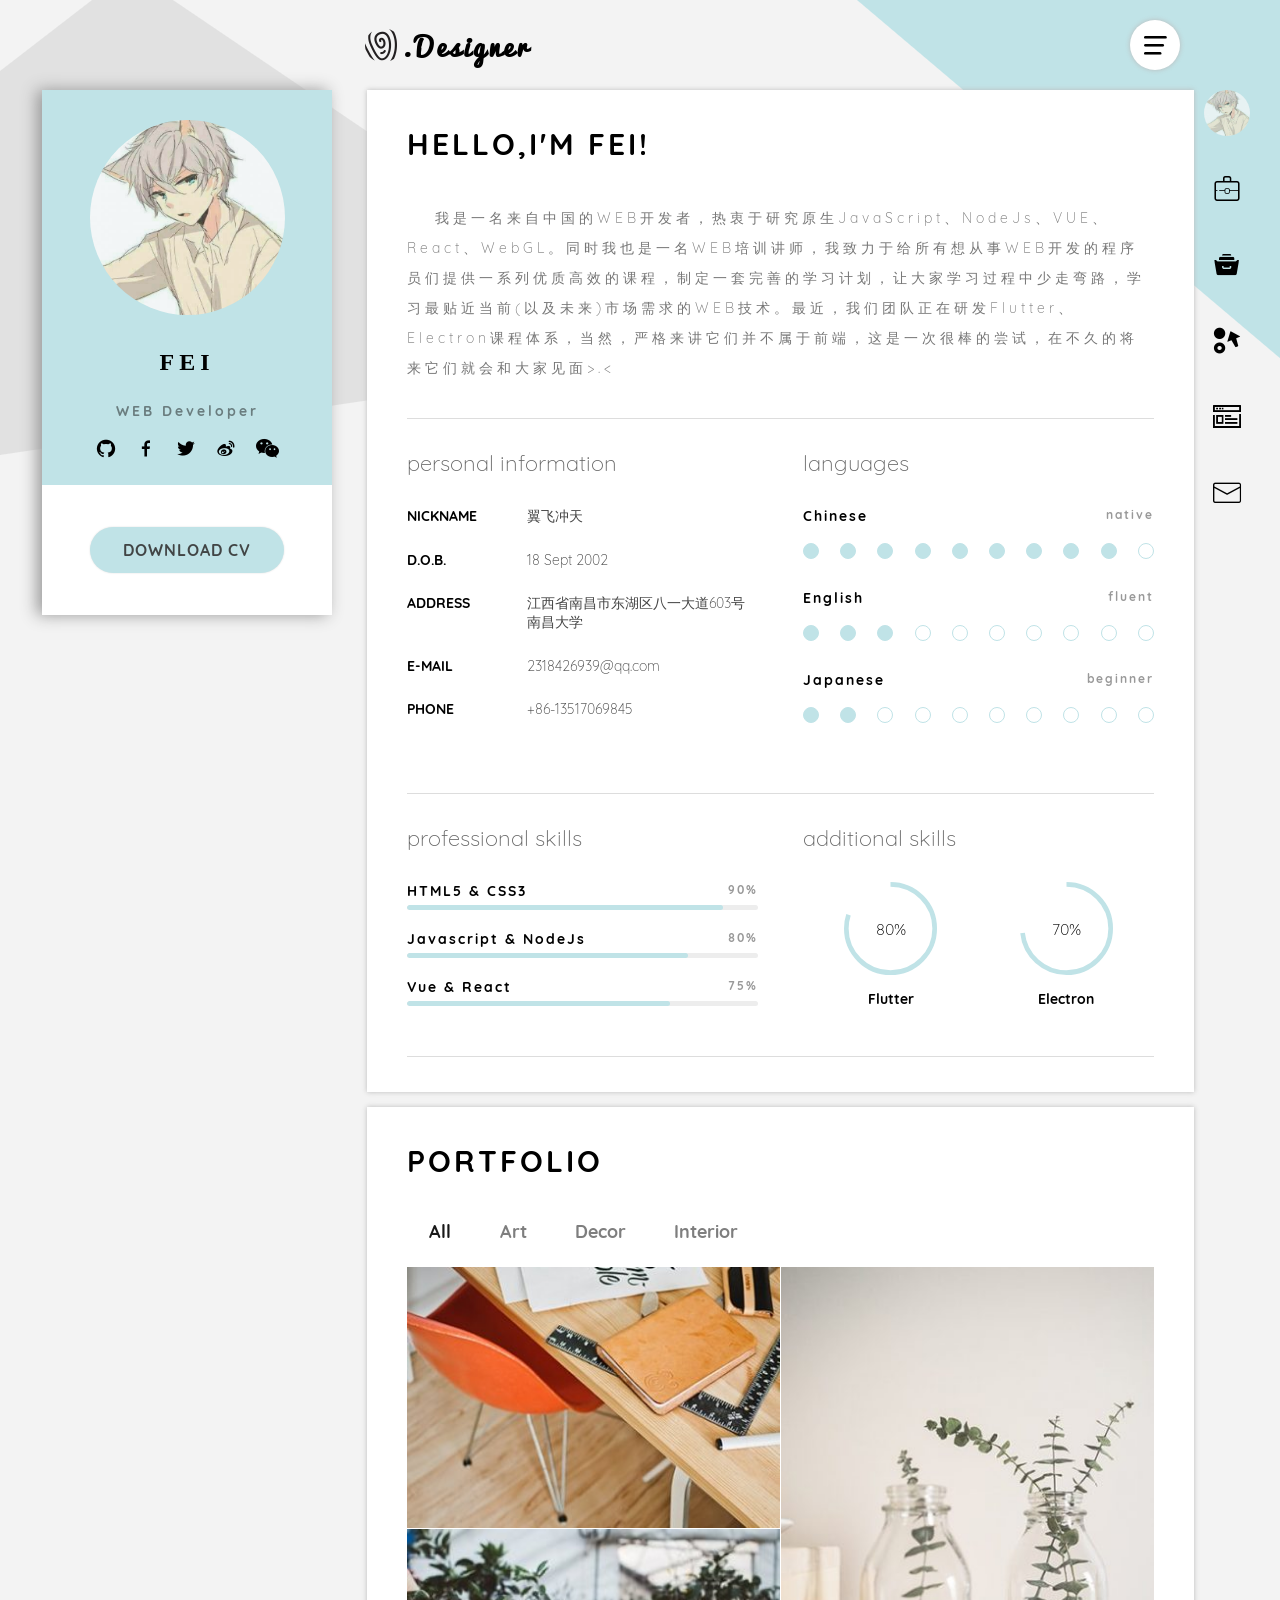
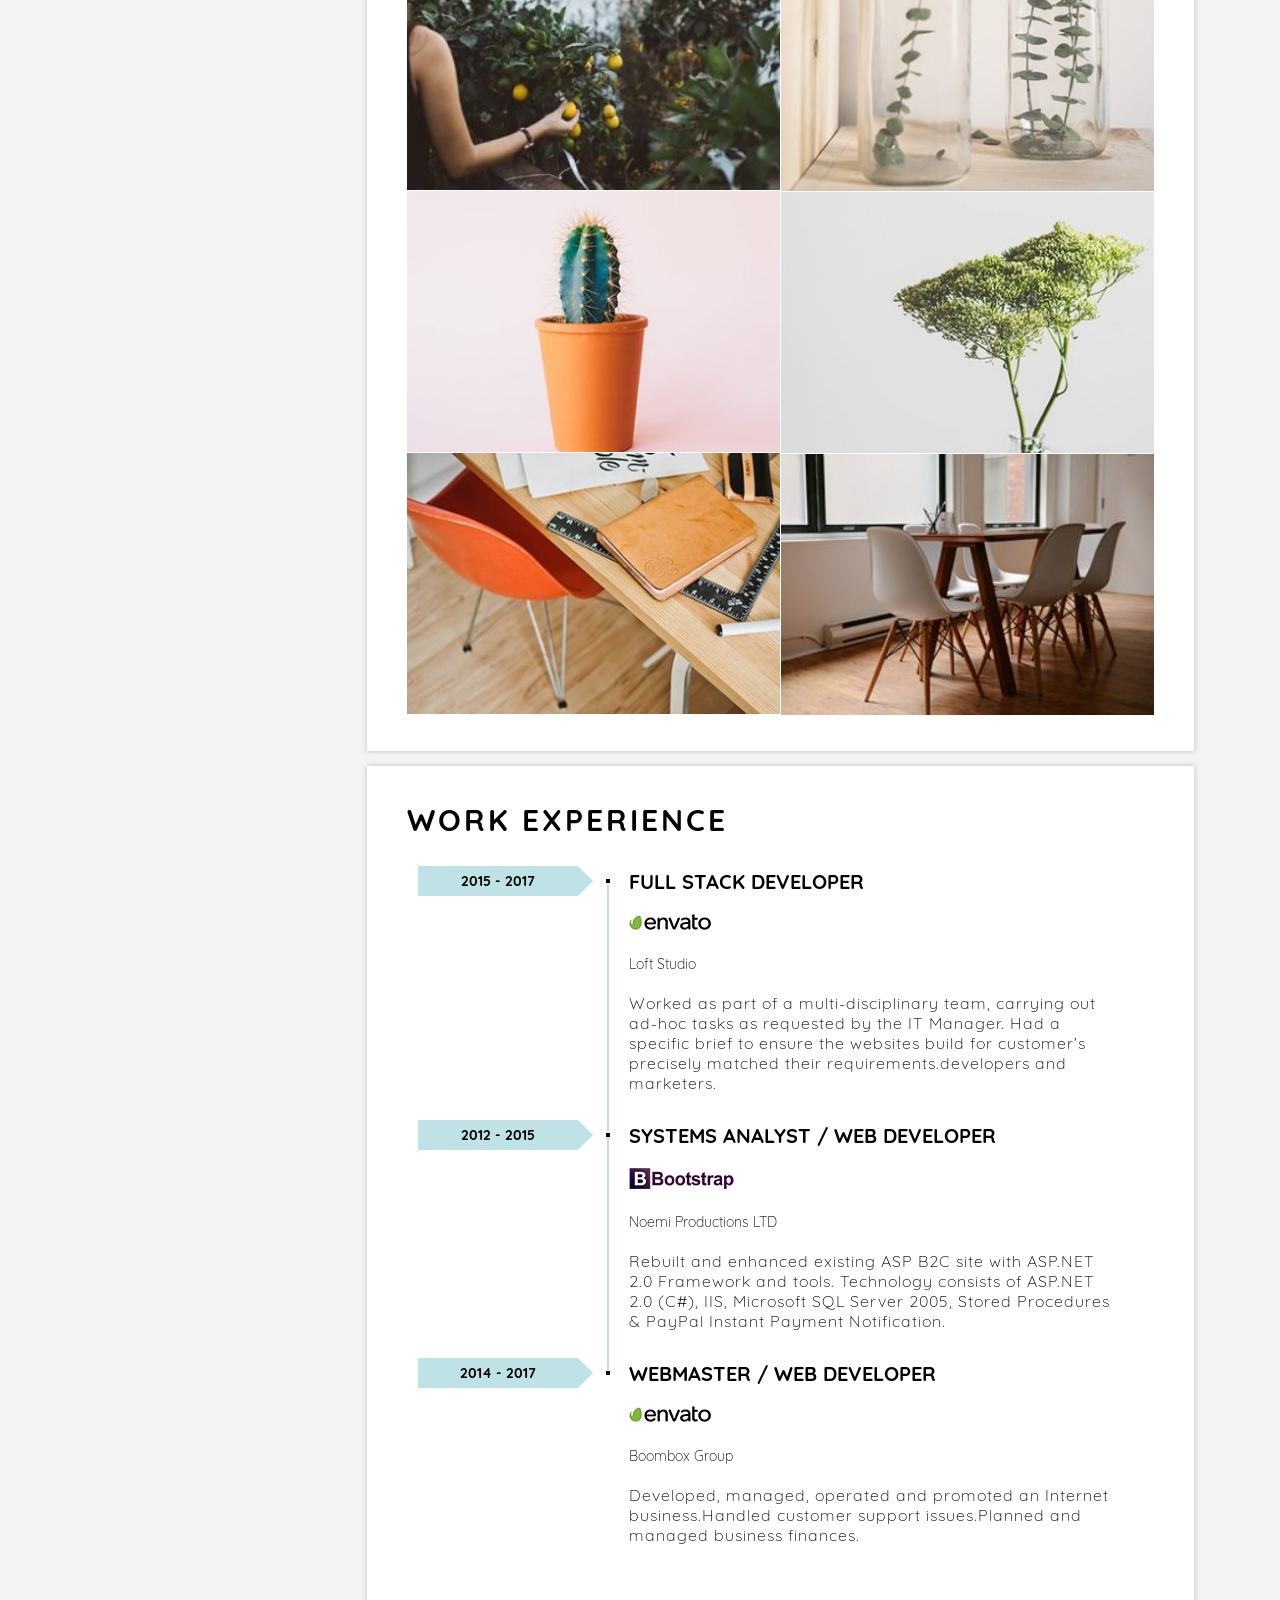
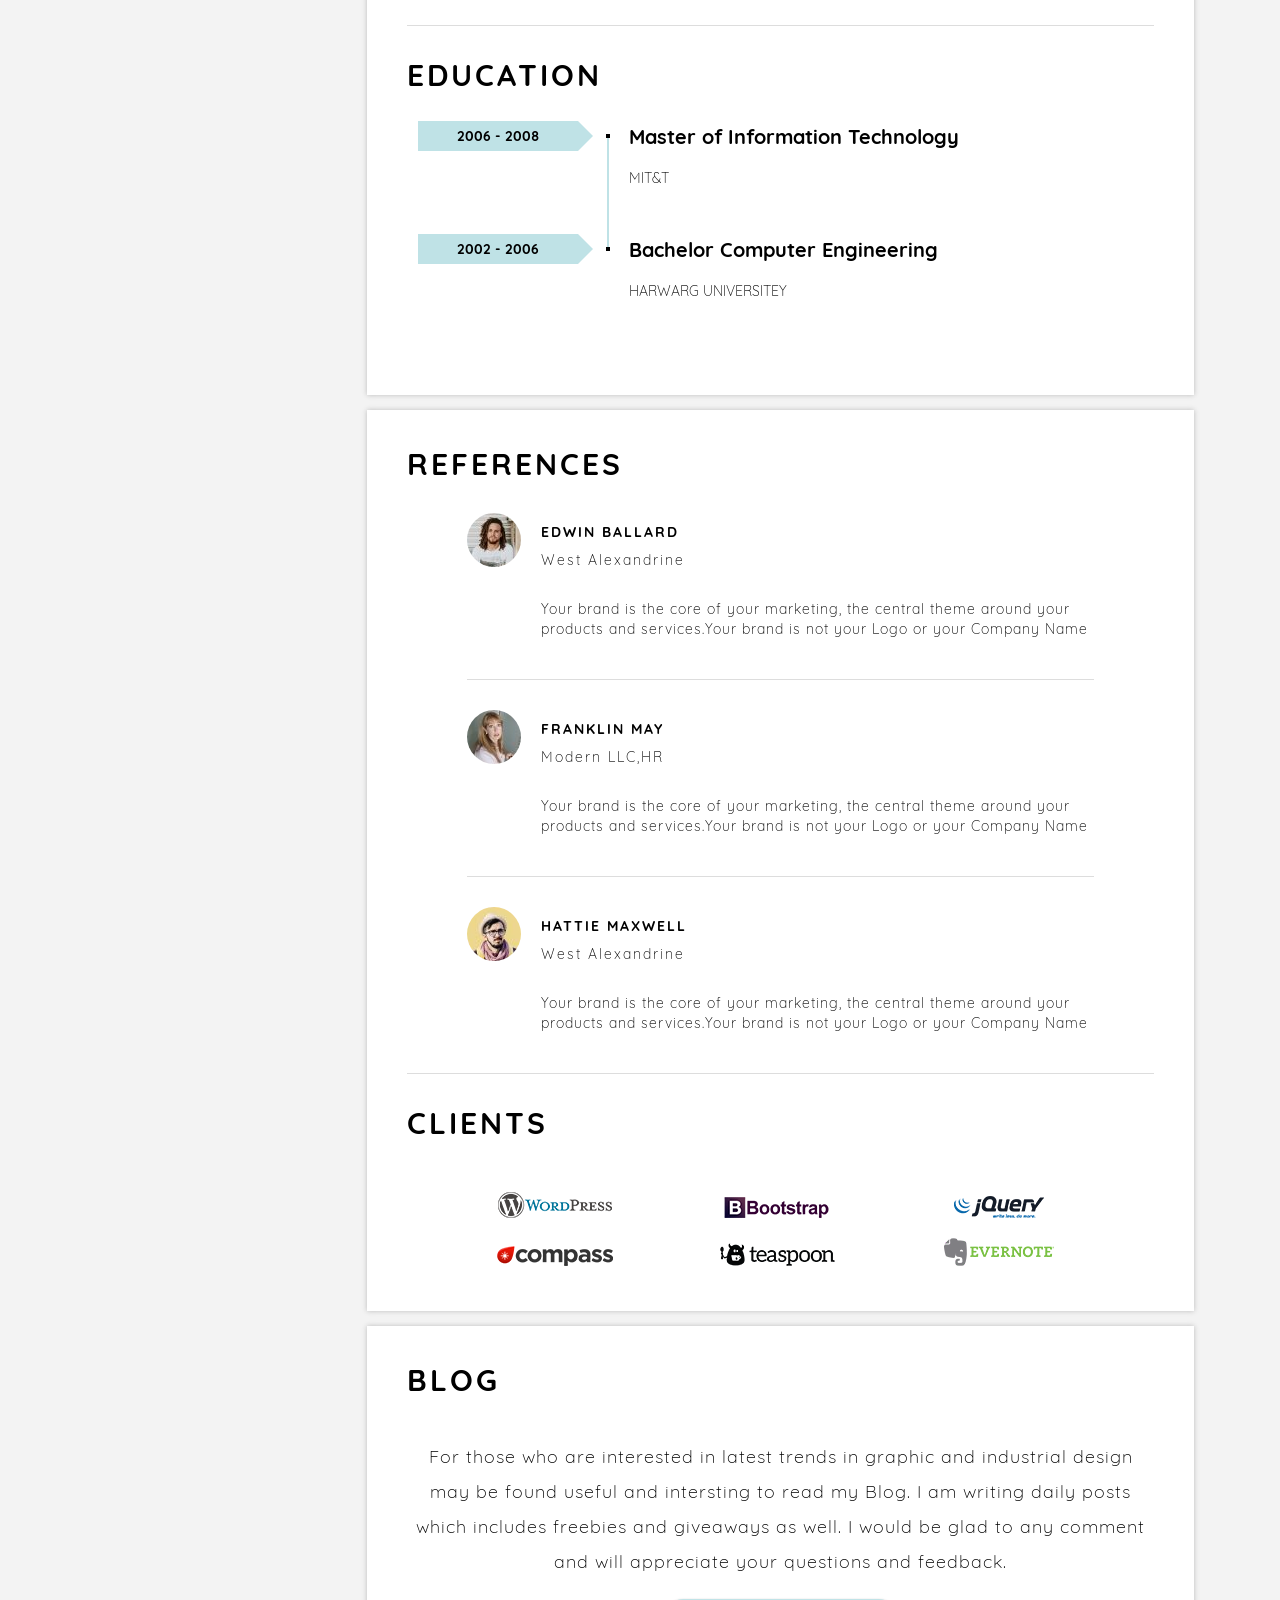
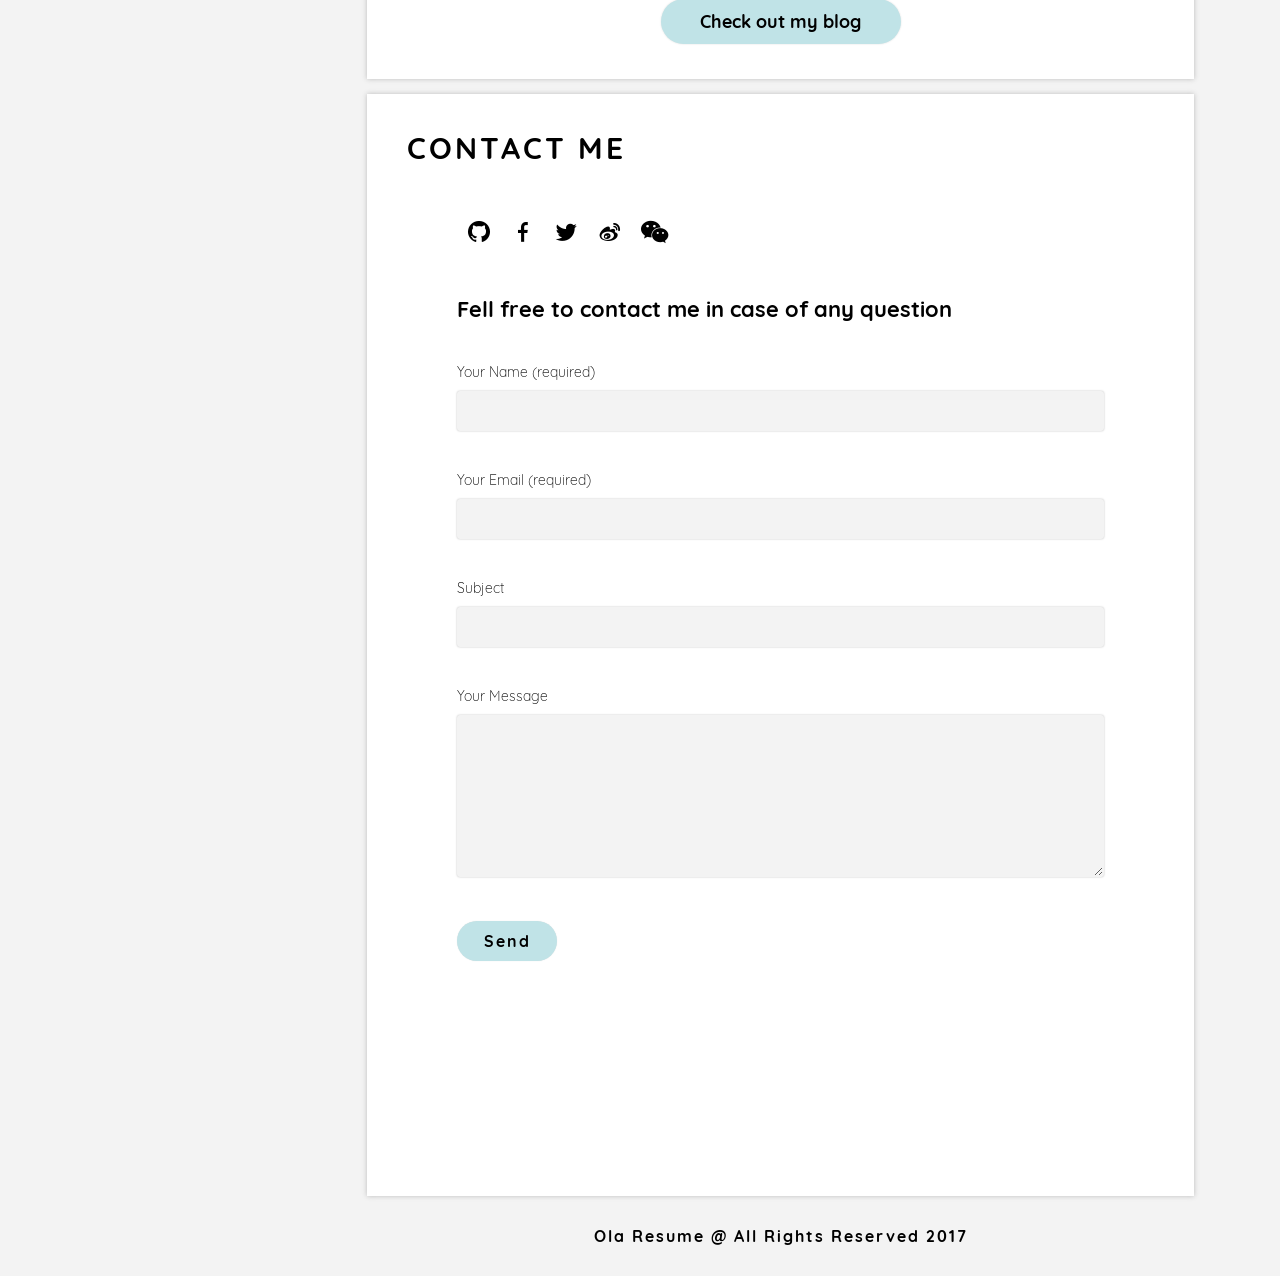
==== index.html @ 0b1825c1 "created file" ====
<!DOCTYPE html>
<html lang="en">
<head>
    <meta charset="UTF-8">
	<!-- 显示的文字和图形的初始比例 是 1.0 不会缩小-->
<!--    <meta name="viewport" content="width=device-width, initial-scale=1.0">-->
<!--    <meta http-equiv="X-UA-Compatible" content="ie=edge">-->
    <title>翼飞的主页</title>

    <!-- 引入网页标签图标 shortcut-->
    <link rel="icon" type="image/x-icon" href="./images/favicon.png" />
   
    <!-- 引入css文件 -->
    <link rel="stylesheet" href="./css/reset.css">
    <link rel="stylesheet" href="./css/index.css">

</head>
<body>
    <!-- 主布局 -->
    <div id="root">
        <!-- 主页头部区 -->
        <header id="header">
            <h1>
                <img src="images/logo.png" alt="">
                <span>.Designer</span>
            </h1>
            <div class="header-nav">
                <span class="iconfont">&#xe601;</span>
            </div>
        </header>
        <!-- 主体信息区 -->
        <div id="container">

            <!-- 左边个人信息区 -->
            <div class="personal" id="per">
                <!-- 用于吸顶作用 -->
                <div class="personalall">   
                    <div class="personal-main">
                        <div class="photo">
                            <span class="img1"><img src="images/personal/1.png" alt=""></span>
                            <span class="img2"><img src="images/personal/2.png" alt=""></span>
                            <span class="img3"><img src="images/personal/3.png" alt=""></span>
                        </div>
                        <h3>FEI</h3>
                        <p>WEB Developer</p>
                        <div class="contact">
                            <a href="#"><span class="iconfont">&#xe632;</span></a>
                            <a href="#"><span class="iconfont">&#xe60f;</span></a>
                            <a href="#"><span class="iconfont">&#xec9c;</span></a>
                            <a href="#"><span class="iconfont">&#xe60a;</span></a>
                            <a href="#"><span class="iconfont">&#xe739;</span></a>
                        </div>    
                    </div>
                    <div class="personal-download">
                        <a href="#">DOWNLOAD CV</a>
                    </div>
                </div>
            </div>

            <!-- 中部详细内容区 -->
            <div class="content">
                    <!-- 一层 -->
                    <section class="con-part part1" id="alt1">
                        <h2>HELLO,I'M FEI!</h2>
                        <div class="intro">
                            <p>我是一名来自中国的WEB开发者，热衷于研究原生JavaScript、NodeJs、VUE、React、WebGL。同时我也是一名WEB培训讲师，我致力于给所有想从事WEB开发的程序员们提供一系列优质高效的课程，制定一套完善的学习计划，让大家学习过程中少走弯路，学习最贴近当前(以及未来)市场需求的WEB技术。最近，我们团队正在研发Flutter、Electron课程体系，当然，严格来讲它们并不属于前端，这是一次很棒的尝试，在不久的将来它们就会和大家见面&gt;.&lt;</p>
                        </div>
                        <!-- 个人信息 -->
                        <div class="information">
                            <div class="info left">
                                <h3>personal information</h3>
                                <ul class="list">
                                    <li><b>NICKNAME</b><span>翼飞冲天</span></li>
                                    <li><b>D.O.B.</b><span>18 Sept 2002</span></li>
                                    <li><b>ADDRESS</b><span>江西省南昌市东湖区八一大道603号南昌大学</span></li>
                                    <li><b>E-MAIL</b><span>2318426939@qq.com</span></li>
                                    <li><b>PHONE</b><span>+86-13517069845</span></li>
                                </ul>
                            </div>
                            <div class="info right">
                                <h3>languages</h3>
                                <ul>
                                    <li>
                                        <p class="item1"><span>Chinese</span><span>native</span></p>
                                        <p class="item2"><span class="full"></span><span class="full"></span><span class="full"></span><span class="full"></span><span class="full"></span><span class="full"></span><span class="full"></span><span class="full"></span><span class="full"></span><span></span></p>
                                    </li>

                                    <li>
                                        <p class="item1"><span>English</span><span>fluent</span></p>
                                        <p class="item2"><span class="full"></span><span class="full"></span><span class="full"></span><span></span><span></span><span></span><span></span><span></span><span></span><span></span></p>
                                    </li>
                                    <li>
                                        <p class="item1"><span>Japanese</span><span>beginner</span></p>
                                        <p class="item2"><span class="full"></span><span class="full"></span><span></span><span></span><span></span><span></span><span></span><span></span><span></span><span></span></p>
                                    </li>
                                </ul>
                            </div>
                        </div>
                        <!-- 技能介绍 -->
                        <div class="skills">
                            <div class="info profession">
                                <h3>professional skills</h3>
                                <ul class="list">
                                    <li>
                                        <p class="item1"><b>HTML5 & CSS3</b><span>90%</span></p>
                                        <p class="item2"><span style="width: 90%;"></span></p>
                                    </li>
                                    <li>
                                        <p class="item1"><b>Javascript & NodeJs</b><span>80%</span></p>
                                        <p class="item2"><span style="width: 80%;"></span></p>
                                    </li>
                                    <li>
                                        <p class="item1"><b>Vue & React</b><span>75%</span></p>
                                        <p class="item2"><span style="width: 75%;"></span></p>
                                    </li>
                                </ul>
                            </div>
                            <div class="info addition">
                                <h3>additional skills</h3>
                                <ul>
                                    <li>
                                        <div class="svg">
                                            <svg viewBox="0 0 100 100" style="display: block; width: 100%;">
                                                <path d="M 50,50 m 0,-47.5 a 47.5,47.5 0 1 1 0,95 a 47.5,47.5 0 1 1 0,-95" stroke="#c0e3e7" stroke-width="5" fill-opacity="0" style="stroke-dasharray: 298.493, 298.493; stroke-dashoffset: 60;"></path>
                                            </svg>
                                            <span>80%</span>
                                        </div>
                                        <p>Flutter</p>
                                    </li>
                                    <li>
                                        <div class="svg">
                                            <svg viewBox="0 0 100 100" style="display: block; width: 100%;">
                                                <path d="M 50,50 m 0,-47.5 a 47.5,47.5 0 1 1 0,95 a 47.5,47.5 0 1 1 0,-95" stroke="#c0e3e7" stroke-width="5" fill-opacity="0" style="stroke-dasharray: 298.493, 298.493; stroke-dashoffset: 80;"></path>
                                            </svg>
                                            <span>70%</span>
                                        </div>
                                        <p>Electron</p>
                                    </li>
                                </ul>
                            </div>
                        </div>
                    </section>
                    <!-- 二层 -->
                    <section class="con-part part2" id="alt2">
                        <h2>PORTFOLIO</h2>
                        <ul class="nav">
                            <li class="first">All</li>
                            <li>Art</li>
                            <li>Decor</li>
                            <li>Interior</li>
                        </ul>
                        <div class="img">
                            <div class="photo img-left">
                                <ul>
                                    <li>
                                        <img src="./images/portfolio/1.jpg" alt="">
                                        <a href="#">
                                            <p>Certy Decor</p>
                                            <p>View More</p>
                                        </a>
                                    </li>
                                    <li>
                                        <img src="./images/portfolio/3.jpg" alt="">
                                        <a href="#">
                                            <p>Certy Garden</p>
                                            <p>View More</p>
                                        </a>
                                    </li>
                                    <li>
                                        <img src="./images/portfolio/5.jpg" alt="">
                                        <a href="#">
                                            <p>Certy Сactus</p>
                                            <p>View More</p>
                                        </a>
                                    </li>
                                    <li>
                                        <img src="./images/portfolio/7.jpg" alt="">
                                        <a href="#">
                                            <p>Certy Decoration</p>
                                            <p>View More</p>
                                        </a>
                                    </li>
                                </ul>
                            </div>
                            <div class="photo img-right">
                                <ul>
                                    <li>
                                        <img src="./images/portfolio/2.jpg" alt="">
                                        <a href="#">
                                            <p>Certy ART</p>
                                            <p>View More</p>
                                        </a>
                                    </li>
                                    <li>
                                        <img src="./images/portfolio/4.jpg" alt="">
                                        <a href="#">
                                            <p>Certy Tree</p>
                                            <p>View More</p>
                                        </a>
                                    </li>
                                    <li>
                                        <img src="./images/portfolio/6.jpg" alt="">
                                        <a href="#">
                                            <p>Certy Chair</p>
                                            <p>View More</p>
                                        </a>
                                    </li>
                                </ul>
                            </div>
                        </div>
                    </section>
                    <!-- 三层 -->
                    <section class="con-part part3" id="alt3">
                        <h2>WORK EXPERIENCE</h2>
                        <ul class="list work">
                            <li class="item">
                                <div class="left">
                                    <p>2015 - 2017</p>
                                </div>
                                <div class="right">
                                    <h3>FULL STACK DEVELOPER</h3>
                                    <div class="photo"><img src="images/work/logo-envato.png" alt=""></div>
                                    <p>Loft Studio</p>
                                    <p>Worked as part of a multi-disciplinary team, carrying out ad-hoc tasks as requested by the IT Manager. Had a specific brief to ensure the websites build for customer’s precisely matched their requirements.developers and marketers.</p>
                                </div>
                            </li>
                            <li class="item">
                                <div class="left">
                                    <p>2012 - 2015</p>
                                </div>
                                <div class="right">
                                    <h3>SYSTEMS ANALYST / WEB DEVELOPER</h3>
                                    <div class="photo"><img src="images/work/logo-bootstrap.png" alt=""></div>
                                    <p>Noemi Productions LTD</p>
                                    <p>Rebuilt and enhanced existing ASP B2C site with ASP.NET 2.0 Framework and tools. Technology consists of ASP.NET 2.0 (C#), IIS, Microsoft SQL Server 2005, Stored Procedures & PayPal Instant Payment Notification.</p>
                                </div>
                            </li>
                            <li class="item last">
                                <div class="left">
                                    <p>2014 - 2017</p>
                                </div>
                                <div class="right">
                                    <h3>WEBMASTER / WEB DEVELOPER</h3>
                                    <div class="photo"><img src="images/work/logo-envato.png" alt=""></div>
                                    <p>Boombox Group</p>
                                    <p>Developed, managed, operated and promoted an Internet business.Handled customer support issues.Planned and managed business finances.</p>
                                </div>
                            </li>
                        </ul>
                        <h2>EDUCATION</h2>
                        <ul class="list edu">
                            <li class="item">
                                <div class="left">
                                    <p>2006 - 2008</p>
                                </div>
                                <div class="right">
                                    <h3>Master of Information Technology</h3>
                                    <p>MIT&T</p>
                                </div>
                            </li>
                            <li class="item last">
                                <div class="left">
                                    <p>2002 - 2006</p>
                                </div>
                                <div class="right">
                                    <h3>Bachelor Computer Engineering</h3>
                                    <p>HARWARG UNIVERSITEY</p>
                                </div>
                            </li>
                        </ul>
                    </section>
                    <!-- 四层 -->
                    <section class="con-part part4" id="alt4">
                        <h2>REFERENCES</h2>
                        <ul class="list">
                            <li class="item">
                                <div class="left">
                                    <span></span>
                                </div>
                                <div class="right">
                                    <h3>EDWIN BALLARD</h3>
                                    <p>West Alexandrine</p>
                                    <p>Your brand is the core of your marketing, the central theme around your products and services.Your brand is not your Logo or your Company Name</p>
                                </div>
                            </li>
                            <li class="item">
                                <div class="left">
                                    <span></span>
                                </div>
                                <div class="right">
                                    <h3>FRANKLIN MAY</h3>
                                    <p>Modern LLC,HR</p>
                                    <p>Your brand is the core of your marketing, the central theme around your products and services.Your brand is not your Logo or your Company Name</p>
                                </div>
                            </li>
                            <li class="item last">
                                <div class="left">
                                    <span></span>
                                </div>
                                <div class="right">
                                    <h3>HATTIE MAXWELL</h3>
                                    <p>West Alexandrine</p>
                                    <p>Your brand is the core of your marketing, the central theme around your products and services.Your brand is not your Logo or your Company Name</p>
                                </div>
                            </li>
                        </ul>
                        <h2>CLIENTS</h2>
                        <ul class="img">
                            <li><img src="./images/clients/logo-wordpress.png" alt=""></li>
                            <li><img src="./images/clients/logo-bootstrap.png" alt=""></li>
                            <li><img src="./images/clients/logo-jquery.png" alt=""></li>
                            <li><img src="./images/clients/logo-compass.png" alt=""></li>
                            <li><img src="./images/clients/logo-teaspoon.png" alt=""></li>
                            <li><img src="./images/clients/logo-evernote.png" alt=""></li>
                        </ul>
                    </section>
                    <!-- 五层 -->
                    <section class="con-part part5" id="alt5">
                        <h2>BLOG</h2>
                        <p>For those who are interested in latest trends in graphic and industrial design may be found useful and intersting to read my Blog. I am writing daily posts which includes freebies and giveaways as well. I would be glad to any comment and will appreciate your questions and feedback.</p>
                        <div class="check">
                            <a href="">Check out my blog</a>
                        </div>
                    </section>
                    <!-- 六层 -->
                    <section class="con-part part6" id="alt6">
                        <h2>CONTACT ME</h2>
                        <ul class="list1">
                            <li><a href="#"><i class="iconfont">&#xe632;</i></a></li>
                            <li><a href="#"><i class="iconfont">&#xe60f;</i></a></li>
                            <li><a href="#"><i class="iconfont">&#xec9c;</i></a></li>
                            <li><a href="#"><i class="iconfont">&#xe60a;</i></a></li>
                            <li><a href="#"><i class="iconfont">&#xe739;</i></a></li>
                        </ul>
                        <div class="main">
                            <h3>Fell free to contact me in case of any question</h3>
                            <form action="" method="">
                                <ul class="list2">
                                    <li>
                                        <p>Your Name (required)</p>
                                        <input type="text">
                                    </li>
                                    <li>
                                        <p>Your Email (required)</p>
                                        <input type="text">
                                    </li>
                                    <li>
                                        <p>Subject</p>
                                        <input type="text">
                                    </li>
                                    <li>
                                        <p>Your Message</p>
                                        <textarea cols="30" rows="10"></textarea>
                                    </li>
                                </ul>
                            </form>
                            <p><a href="#">Send</a></p>
                        </div>
                    </section>
                    <!-- 底部 -->
                    <footer class="footer"><p>Ola Resume @ All Rights Reserved 2017</p></footer>
            </div>

            <!-- 右侧导航区 -->
            <div id="navBar">
                <ul class="sideNav">
                    <li><a href="#alt1" class="first"></a></li>
                    <li><a href="#alt2" class="iconfont">&#xe646;</a></li>
                    <li><a href="#alt3" class="iconfont">&#xe607;</a></li>
                    <li><a href="#alt4" class="iconfont">&#xe65b;</a></li>
                    <li><a href="#alt5" class="iconfont">&#xe627;</a></li>
                    <li><a href="#alt6" class="iconfont">&#xe63a;</a></li>
                </ul>
            </div>
        </div>
    </div>
    <script src="./js/jquery-1.11.3.js"></script>
    <script src="https://cdn.jsdelivr.net/npm/jquery@3.4.1/dist/jquery.min.js"></script>
    <script src="./js/index.js"></script>
</body>
</html>
---- css/index.css ----
/* 引入字体 */
@font-face{
    font-family: "Pacifico";
    src: url(../font/Pacifico.ttf);
}
@font-face{
    font-family: "QuicksandL";
    src: url(../font/Quicksand-Light.ttf);
}
@font-face{
    font-family: "QuicksandB";
    src: url(../font/Quicksand-Bold.ttf);
}
/* 引入小图标 */
@font-face {
    font-family: 'iconfont';
    src: url('../font/fonts/iconfont.eot');
    src: url('../font/fonts/iconfont.eot?#iefix') format('embedded-opentype'),
         url('../font/fonts/iconfont.woff2') format('woff2'),
         url('../font/fonts/iconfont.woff') format('woff'),
         url('../font/fonts/iconfont.ttf') format('truetype'),
         url('../font/fonts/iconfont.svg#iconfont') format('svg');
  }

.iconfont {
    font-family: "iconfont" !important;
    font-size: 16px;
    font-style: normal;
    -webkit-font-smoothing: antialiased;
    -moz-osx-font-smoothing: grayscale;
}

body{
    background: url("../images/bg/bg-left.png") no-repeat top left,
                url("../images/bg/bg-right.png") no-repeat calc(100% + 210px) top;;
    background-color: rgb(243,243,243);
    background-attachment: fixed;
}
 /* 主页头部区域*/
#root{
    margin: 0 auto;
    width: 100%;
    max-width: 1240px;
    height: 2000px;    /* 测试代码 */
}
#header{
    position: relative;
    overflow: hidden;
    width: 100%;
    height: 90px;
}
#header h1{
    position: absolute;
    left: 335px;
    top: 50%;
    width: 165px;
    height: 32px;
    line-height: 32px;
    transform:translateY(-50%);
}
#header h1 img{
    width: 32px;
    height: 32px;
}
#header h1 span{
    float: right;
    line-height: 32px;
    font-family: "Pacifico";
    font-size: 26px;
    letter-spacing: 3px;
    vertical-align: middle;
}
#header .header-nav{
    position: absolute;
    top: 20px;
    right: 80px;
    border-radius: 50%;
    width: 50px;
    height: 50px;
    background-color: #fff;
    box-shadow: 0px 0px 5px #bbb;
    cursor: pointer;
    transition: box-shadow .3s;
}
#header .header-nav:hover{
    box-shadow: -2px 3px 10px #bbb;
}
#header .header-nav span{
    display: block;
    width: 100%;
    height: 100%;
    line-height: 50px;
    font-size:26px;
    text-align: center;
}
@media screen and (max-width: 980px){
    #header{
        height: 80px;
        background-color: #fff;
    }
    #header h1{  
        left: 35px;  
        font-weight: normal;
    }
    #header .header-nav{    
        box-shadow: 0px 0px 0 transparent;
    }
    #header .header-nav:hover{
        box-shadow: 0px 0px 0 transparent;
    }
}

@media screen and (min-width: 1200px) {
    #header h1{
        left: 345px;
    }
}

@media screen and (min-width: 1340px) {
    #header .header-nav{
        position: fixed;
        top: 20px;
        right: 20px;
        height: 63px;
        width: 63px;
    }
    #header .header-nav span{
        line-height: 63px;
    }

}

/* 主页主体区 */
#container{
    display: flex;
    width: 100%;
}
/* 个人信息区 */
#container .personal{
    width: 290px;
    height: 525px;
    margin-left: 22px;
}
#container .personal .personalall{
    width: 290px;
    height: 525px;
    box-shadow: -5px 0 15px #999;
}
#container .personal-main{
    overflow: hidden;
    box-sizing: border-box;
    padding-top: 30px;
    width: 100%;
    height: calc(100% - 130px);
    background-color: #c0e3e7;
}
#container .personal .personal-main .photo{
    position: relative;
    overflow: hidden;
    border-radius: 50%;
    margin: 0 auto;
    width: 195px;
    height: 195px;
    background: url(../images/personal/4.png) no-repeat  center/cover;
    opacity: .9;
}
#container .personal .personal-main .photo span{
    position: absolute;
    opacity: 0;
}
#container .personal .personal-main .photo:hover span{
    opacity: 1;
    transition: .3s;
}
#container .personal .personal-main .photo span.img1{
    top: 70px;
    left: 30px;
    transform: rotate(-60deg);
    transform-origin: top left;
}
#container .personal .personal-main .photo span.img2{
    top: 109px;
    left: 81px;
    transform: scale(1.5);  
}
#container .personal .personal-main .photo span.img3{
    top: 110px;
    left: 126px;
    transform-origin: top left;
    transform: rotate(25deg) scale(1.4);
}
#container .personal .personal-main .photo:hover span.img1{
    transform: translateX(20px) translateY(10px) rotate(-30deg);
}
#container .personal .personal-main .photo:hover span.img2{
    transform: scale(1.1); 
}
#container .personal .personal-main .photo:hover span.img3{
    transform: translateX(-34px) translateY(-27px) rotate(12deg);
}
#container .personal .personal-main h3{
    margin: 35px 0 25px 0;
    width: 100%;
    line-height: 25px;
    text-align: center;
    font-size: 24px;
    letter-spacing: 5px;
}
#container .personal .personal-main p{
    overflow: hidden;
    width: 100%;
    line-height: 22px;
    font-weight: bold;
    font-family: "QuicksandB";
    text-align: center;
    color: rgba(106,125,127);
    letter-spacing: 3px;
}
#container .personal .personal-main .contact{
    display: flex;
    justify-content: center;
    margin-top: 15px;
    font-size: 0;
    text-align: center;
}
#container .personal .personal-main .contact a{
    margin: 0 10px;
    font-size: 20px;
    text-align: center;
}
#container .personal .personal-main .contact a span{
    font-size: 20px;
    color: #000;
    transition: color .3s;
}
#container .personal .personal-main .contact a span:hover{
    color: #777;
}
#container .personal .personal-download{
    position: relative;
    width: 100%;
    height: 130px;
    background-color: #fff;
}
#container .personal .personal-download a{
    position: absolute;
    left: 50%;
    top: 50%;
    border-radius: 23px;
    width: 194px;
    height: 46px;
    line-height: 46px;
    font-size: 16px;
    text-align: center;
    font-family: "QuicksandB";
    font-weight: 800;
    letter-spacing: 1px;
    color: rgb(51,51,51,.9);
    background-color:#c0e3e7;
    box-shadow: 0 0 2px #ddd;
    transform: translateX(-50%) translateY(-50%);
    transition: box-shadow .3s;
}
#container .personal .personal-download a:hover{
    box-shadow: 0px 3px 7px #999;
}

/* 详细内容区 */
#container .content{
    flex: 1;
    margin-left: 20px;
    /* height: 1000px;         测试代码 */
}

@media screen and (max-width: 980px){
    #container{
        display: block;
        position: relative;
    }
    #container .personal{
        padding-top: 76px;  
        margin-left: 0;
        width: 100%;
    }
    #container .personal .personalall{
        width: 100%;
        box-shadow: 0 0 0 transparent;
    }
    #container .content{
        margin-left: 0;
    }
}

@media screen and (min-width: 1200px) {
    #container .content{
        margin-left: 35px;
    }
}

#container .con-part{
    box-sizing: border-box;
    padding: 35px 20px;
    margin-bottom: 15px;
    width: 100%;
    background-color: #fff;
    box-shadow: 0 0 5px #bbb;
}
@media screen and (min-width: 1200px) {
    #container .con-part{
        padding: 35px 40px;
    }
}

@media screen and (max-width: 980px){
    #container .con-part{
        padding: 20px;
        box-shadow: 0 0 1px #ddd;
    }
}

#container .con-part h2{
    margin-bottom: 40px;
    font-size: 30px;
    letter-spacing: 3px;
    font-family: "QuicksandB";
}

/* 第一层信息 */
#container .part1 .intro{
    border-bottom: 1px solid #ddd;
    padding-bottom: 35px;
}
#container .part1 .intro p{
    font-family: "QuicksandL";
    line-height: 30px;
    text-indent: 2em;
    letter-spacing: 4px;
    color: #777;
}

/* 个人信息 */
#container .part1 .information{
    display: flex;
    justify-content: space-between;
    border-bottom: 1px solid #ddd;
    padding: 30px 0 40px;
}
#container .part1 .info{
    box-sizing: border-box;
    width: 47%;
}
#container .part1 .info h3{
    margin-bottom: 30px;
    width: 100%;
    font-family: "QuicksandL";
    font-size: 22px;
    font-weight: normal;
    line-height: 28px;
    color: #666;
}
/* 左侧 */
#container .part1 .information .left li{
    overflow: hidden;     
    margin: 25px 0;
}
#container .part1 .information .left li b{
    float: left;
    overflow: hidden;
    margin-right: 20px;
    width: 100px;
    font-family: "QuicksandB";
}
#container .part1 .information .left li span{
    float: left;
    width: calc(100% - 120px);
    font-family: "QuicksandL";
    color: #444; 
    word-wrap: break-word;
}
/* 右侧 */
#container .part1 .information .right .item1{
    overflow: hidden;
    font-family: "QuicksandB";
    letter-spacing: 2px;
}
#container .part1 .information .right .item1 span:nth-child(2){
    float: right;
    font-size: 12px;
    color: #999;
}
#container .part1 .information .right .item2{
    display: flex;
    justify-content: space-between;
    margin: 18px 0 30px;
}
#container .part1 .information .right .item2 span{
    display: block;
    border: 1px solid #c0e3e7;
    border-radius: 50%;
    width: 14px;
    height: 14px;
    background-color: #fff;
}
#container .part1 .information .right .item2 span.full{
    background-color: #c0e3e7;
}

/* 技能介绍 */
#container .part1 .skills{
    display: flex;
    justify-content: space-between;
    border-bottom: 1px solid #ddd;
    padding: 30px 0;
}
#container .part1 .skills .profession .list .item1{
    display: flex;
    justify-content: space-between;
    overflow: hidden;
    margin-bottom: 5px;
    font-family: "QuicksandB";
    letter-spacing: 2px;
}
#container .part1 .skills .profession .list .item1 span{
    font-size: 12px;
    color: #999;
}
#container .part1 .skills .profession .list .item2{
    position: relative;
    overflow: hidden;
    border-radius: 2.5px;
    margin-bottom: 20px;
    width: 100%;
    height: 5px;
    background-color: rgb(237,237,237);
}
#container .part1 .skills .profession .list .item2 span{
    position: absolute;
    border-radius: 2.5px;
    height: 100%;
    background-color: rgb(192,227,231);
}
#container .part1 .skills .addition ul{
    display: flex;
    justify-content: space-around;
}
#container .part1 .skills .addition ul li .svg{
    position: relative;
    width: 93px;
    height: 93px;
}
#container .part1 .skills .addition ul li .svg span{
    position: absolute;
    top: 50%;
    left: 50%;
    font-size: 16px;
    font-family: "QuicksandL";
    transform: translateX(-50%) translateY(-50%);
}
#container .part1 .skills .addition ul li p{
    margin-top: 15px;
    text-align: center;
    font-family: "QuicksandB";
}

/* 第二层 */
#container .part2 ul.nav{
    width: 100%;
	/* height: 27px; */
    overflow: hidden;
}
#container .part2 ul.nav li{
    display: inline-block;
    overflow: hidden;
    /* padding: 0 20px; */  
	padding: 0 3%;   /*这样更好适合响应式*/
    font-size: 18px;
    font-family: "QuicksandB";
    cursor: pointer;
    opacity: .5;
}
#container .part2 ul.nav li.first{
    opacity: .9;
}
#container .part2 .img{
    display: flex;
    margin-top: 20px;
}
#container .part2 .img .photo{
    flex: 1;
}
#container .part2 .img .photo.img-left{
    margin-right: 1px;
}
#container .part2 .img .photo ul li{
    position: relative;
    margin-bottom: 1px;
}
#container .part2 .img .photo li img{
    display: block;
    width: 100%;
}
#container .part2 .img .photo li a{
    display: block;
    position: absolute;
    top: 0;
    left: 0;
    width: 100%;
    height: 100%;
    background-color: rgba(0,0,0,.5);
    opacity: 0;
    transition: .3s;
}
#container .part2 .img .photo li a p{
    position: absolute;
    font-family: "QuicksandB";
    transition: .3s;
}
#container .part2 .img .photo li a p:nth-child(1){
    top: 20%;
    width: 100%;
    font-size: 22px;
    text-transform: uppercase;
    text-align: center;
    color: #fff;
}
#container .part2 .img .photo li a p:nth-child(2){
    border-radius: 16px;
    left: 50%;
    bottom: 20%;
    width: 36%;
    height: 32px;
    line-height: 32px;
    font-size: 16px;
    text-align: center;
    color: #000;
    background-color: rgb(191,226,230);
    transform: translateX(-50%);
}
#container .part2 .img .photo li a:hover{
    opacity: 1;
}
#container .part2 .img .photo li a:hover p:nth-child(1){
    top:32%;
}
#container .part2 .img .photo li a:hover p:nth-child(2){
    bottom: 32%;
}

/* 第三层 */
#container .part3 .list.work{
    border-bottom: 1px solid #ddd;
    padding-bottom: 40px;
    margin-bottom: 30px;
}
#container .part3 .list .item{
    display: flex;
    font-family: "QuicksandB";
}
#container .part3 .list .left{
    border-right: 2px solid rgb(191,226,230);
    width: 200px;  
}
#container .part3 .list .last .left{
    border-right-color: transparent;
}
#container .part3 .list .right{
    flex: 1;
    box-sizing: border-box;
    padding: 0 40px 40px 20px;
}
#container .part3 .list .left p{
    position: relative;
    top: -13px;
    left: 11px;
    width: 160px;
    height: 30px;
    line-height: 30px;
    text-align: center;
    background-color: rgb(191,226,230);
}
#container .part3 .list .left p::before{
    content: '';
    position: absolute;
    top: 0;
    right: -30px;
    border: 15px solid transparent;
    border-left-color: rgb(191,226,230);
    width: 0;
    height: 0;
}
#container .part3 .list .right h3{
    position: relative;
    margin-top: -10px;
    margin-bottom: 20px;
    line-height: 25px;
    font-size: 20px;
}
#container .part3 .list .right h3::before{
    content: '';
    position: absolute;
    top: 10px;
    left: -23px;
    width: 4px;
    height: 4px;
    background-color: #000;
}
#container .part3 .list .right .photo{
    margin-bottom: 20px;
}
#container .part3 .list .right p{
    font-family: "QuicksandL";
}
#container .part3 .list .right p:nth-of-type(1){
    margin-bottom: 20px;
}
#container .part3 .list .right p:nth-of-type(2){
    font-size: 16px;
    letter-spacing: 1px;
    color: #000;
}

@media screen and (max-width: 980px){
    #container .part3 .list .item{
        display: block;
        margin-top: -20px;
    }
    #container .part3 .list .left {
        border-right: 2px solid transparent;
    }
    #container .part3 .list .left p{
        top: 7px;
        left: 20px;
    }
    #container .part3 .list .left p::before{
        left: -30px;
        border: 15px solid transparent;
        border-right-color: rgb(191,226,230);
    }
    #container .part3 .list .right{
        border-left: 1px solid  rgb(191,226,230);
    }
    #container .part3 .list .last .right{
        border: 0;
    }
    #container .part3 .list .right h3{
        padding-top: 25px;
        font-size: 14px;
    }
    #container .part3 .list .right h3::before{
        top: 0;  
        left: -22px;
    }
}

/* 第四层 */
#container .part4 .list{
    box-sizing: border-box;
    border-bottom: 1px solid #ddd;
    padding: 0 60px;
    margin-bottom: 30px;
    width: 100%;
}
#container .part4 .list li.item{
    display: flex;
    border-bottom: 1px solid #ddd;
    padding-bottom: 40px;
    margin-bottom: 40px;
    font-family: "QuicksandL";
}
#container .part4 .list li.item.last{
    border: none;
    margin-bottom: 0;
}
#container .part4 .list li.item .left{
    width: 74px;
}
#container .part4 .list li.item .right{
    flex: 1;
}
#container .part4 .list li.item .left span{
    display: block;
    position: relative;
    top: -10px;
    overflow: hidden;
    border-radius: 50%;
    width: 54px;
    height: 54px;
}
#container .part4 .list li.item:nth-child(1) .left span{
    background-image: url("../images/peferences/1.jpg");
}
#container .part4 .list li.item:nth-child(2) .left span{
    background-image: url("../images/peferences/2.jpg");
}
#container .part4 .list li.item:nth-child(3) .left span{
    background-image: url("../images/peferences/3.jpg");
}
#container .part4 .list li.item .right h3{
    font-family: "QuicksandB";
    font-size: 14px;
    line-height: 18px;
    letter-spacing: 2px;
}
#container .part4 .list li.item .right p:nth-of-type(1){
    line-height: 18px;
    margin: 10px 0 30px 0;;
    letter-spacing: 2px;
}
#container .part4 .list li.item .right p:nth-of-type(2){
    line-height: 20px;
    letter-spacing: 1px;   
}
#container .part4 .img{
    box-sizing: border-box;
    padding: 0 5%;
    width: 100%;
    font-size: 0;
}
#container .part4 .img li{
    display: inline-block;
    box-sizing: border-box;
    padding: 10px;
    width: 33%;
    text-align: center;
}
/* 
#container .part4 .img li img{
    width: 100%;
	height: 100%;
} 
*/
@media screen and (max-width: 980px){
    #container .part4 .list{
        padding: 0 20px;
    }
    #container .part4 .img{
        padding: 0 2%;
    }
}

/* 第五层 */
#container .part5 p{
    line-height: 35px;
    text-align: center;
    font-size: 18px;
    font-family: "QuicksandL";
    letter-spacing: 1px;
}
#container .part5 .check{
    padding: 20px 0 0;
    text-align: center;
}
#container .part5 .check a{
    display: inline-block;
    box-sizing: border-box;
    border-radius: 22.5px;
    width: 240px;
    height: 45px;
    line-height: 45px;
    text-align: center;
    font-size: 18px;
    font-family: "QuicksandB";
    background-color:#c0e3e7;
    color: #000;
    box-shadow: 0 0 2px #ddd;
    transition: box-shadow .3s;
}
#container .part5 .check a:hover{
    box-shadow: 0 2px 5px #ccc;
}

/* 第六层 */
#container .part6 .list1{
    padding: 15px 50px 0;
}
#container .part6 .list1 li{
    display: inline-block;
}
#container .part6 .list1 li a{
    display: block;
    width: 20px;
    height: 20px;
    margin: 0 10px;
}
#container .part6 .list1 li a i{
    display: block;
    width: 100%;
    height: 100%;
    text-align: center;
    line-height: 20px;
    font-size: 24px;
    color: #000;
    transform: .3s;
}
#container .part6 .list1 li a:hover{
    opacity: .4;
}
#container .part6 .main{
    padding: 50px 50px 0;
    font-family: "QuicksandL";
}
#container .part6 .main h3{
    font-family: "QuicksandB";
    font-size: 22px;
}
#container .part6 .main .list2 li{
    margin-top: 40px;
}
#container .part6 .main .list2 li input,
#container .part6 .main .list2 li textarea{
    box-sizing: border-box;
    border: 1px solid transparent;
    border-radius: 3px;
    padding: 5px 15px;
    margin-top: 10px;
    width: 100%;
    outline: none;   /* 点击,触摸,通过键盘的 “tab” 键选择表单元素、链接等元素时会被触发 */
    text-indent: 1em;
    background-color: rgb(243,243,243);
    box-shadow: 0 0 2px #bbb;
    transition: .3s;
}
#container .part6 .main .list2 li input{
    height: 40px;
}
#container .part6 .main .list2 li input:focus,
#container .part6 .main .list2 li textarea:focus{
    border: 1px solid rgb(159,196,254);
    box-shadow: 0 0 10px rgb(159,196,254);
}
#container .part6 .main>p{
    overflow: hidden;
    box-sizing: border-box;
    border-radius: 20px;
    margin: 40px 0 200px;
    width: 100px;
    height: 40px;
    line-height: 40px;
    font-family: "QuicksandB";
    font-size: 16px;
    text-align: center;
    letter-spacing: 2px;
    background-color: rgb(192,227,231);
    box-shadow: 0 0 1px #ddd;
    transition: box-shadow .3s;
}
#container .part6 .main>p a{
    display: block;
    width: 100%;
    height: 100%;
    color: #000;
}
#container .part6 .main>p:hover{
    box-shadow: 0 2px 5px #999;
}

@media screen and (max-width: 980px){
    #container .part6 .list1{
        padding: 15px 20px 0;
    }
    #container .part6 .main{
        padding: 50px 20px 0;
        font-family: "QuicksandL";
    }
}

/* 底部 */
#container .footer{
    margin: 30px 0 30px;
}
#container .footer p{
    font-family: "QuicksandB"; 
    font-size: 16px;
    text-align: center;
    letter-spacing: 2px;
}

/* 导航区 */
#navBar{
    margin: 0 10px;
    width: 46px;
    height: 500px;
}
#navBar .sideNav{ 
    width: 46px;
    height: 100%;
}
#navBar .sideNav li{ 
    margin-bottom: 30px;
    width: 100%;
    height: 46px;
}
#navBar .sideNav li a{ 
    display: block;
    width: 100%;
    height: 100%;
    line-height: 46px;
    text-align: center;
    font-size: 28px;
    color: #000;
    transition: color .3s;
}
#navBar .sideNav li a.first{
    overflow: hidden;
    border-radius: 50%;
    color: #999;
    opacity: .7;
    background: url(../images/personal/4.png) no-repeat center /cover;
}
#navBar .sideNav li a:hover{
    color: #999;
}

@media screen and (max-width: 980px){
    #navBar{
        position: absolute;
        top: 0;
        left: 0;
        margin: 0 ;
        padding: 15px 0;
        width: 100%;
        height: 46px;
        background-color: rgb(243,243,243);
    }
    #navBar .sideNav{ 
        display: flex;
        justify-content: center;
        width: 100%;
        height: 100%;
    }
    #navBar .sideNav li{ 
        margin: 0 3%;
        width: 46px;
        height: 100%;
    }
}


/* 设置吸顶样式 */

#per .personalall.fixed{
    position: fixed;
    top: 15px;
}
#navBar .sideNav.fixed{
    position: fixed;
    top: 15px;
}

@media screen and (max-width: 980px){
    #per .personalall.fixed{
        position: static;
        top: 0;
    }
    #navBar .sideNav.fixed{
        position: static;
        top: 0;
    }
}
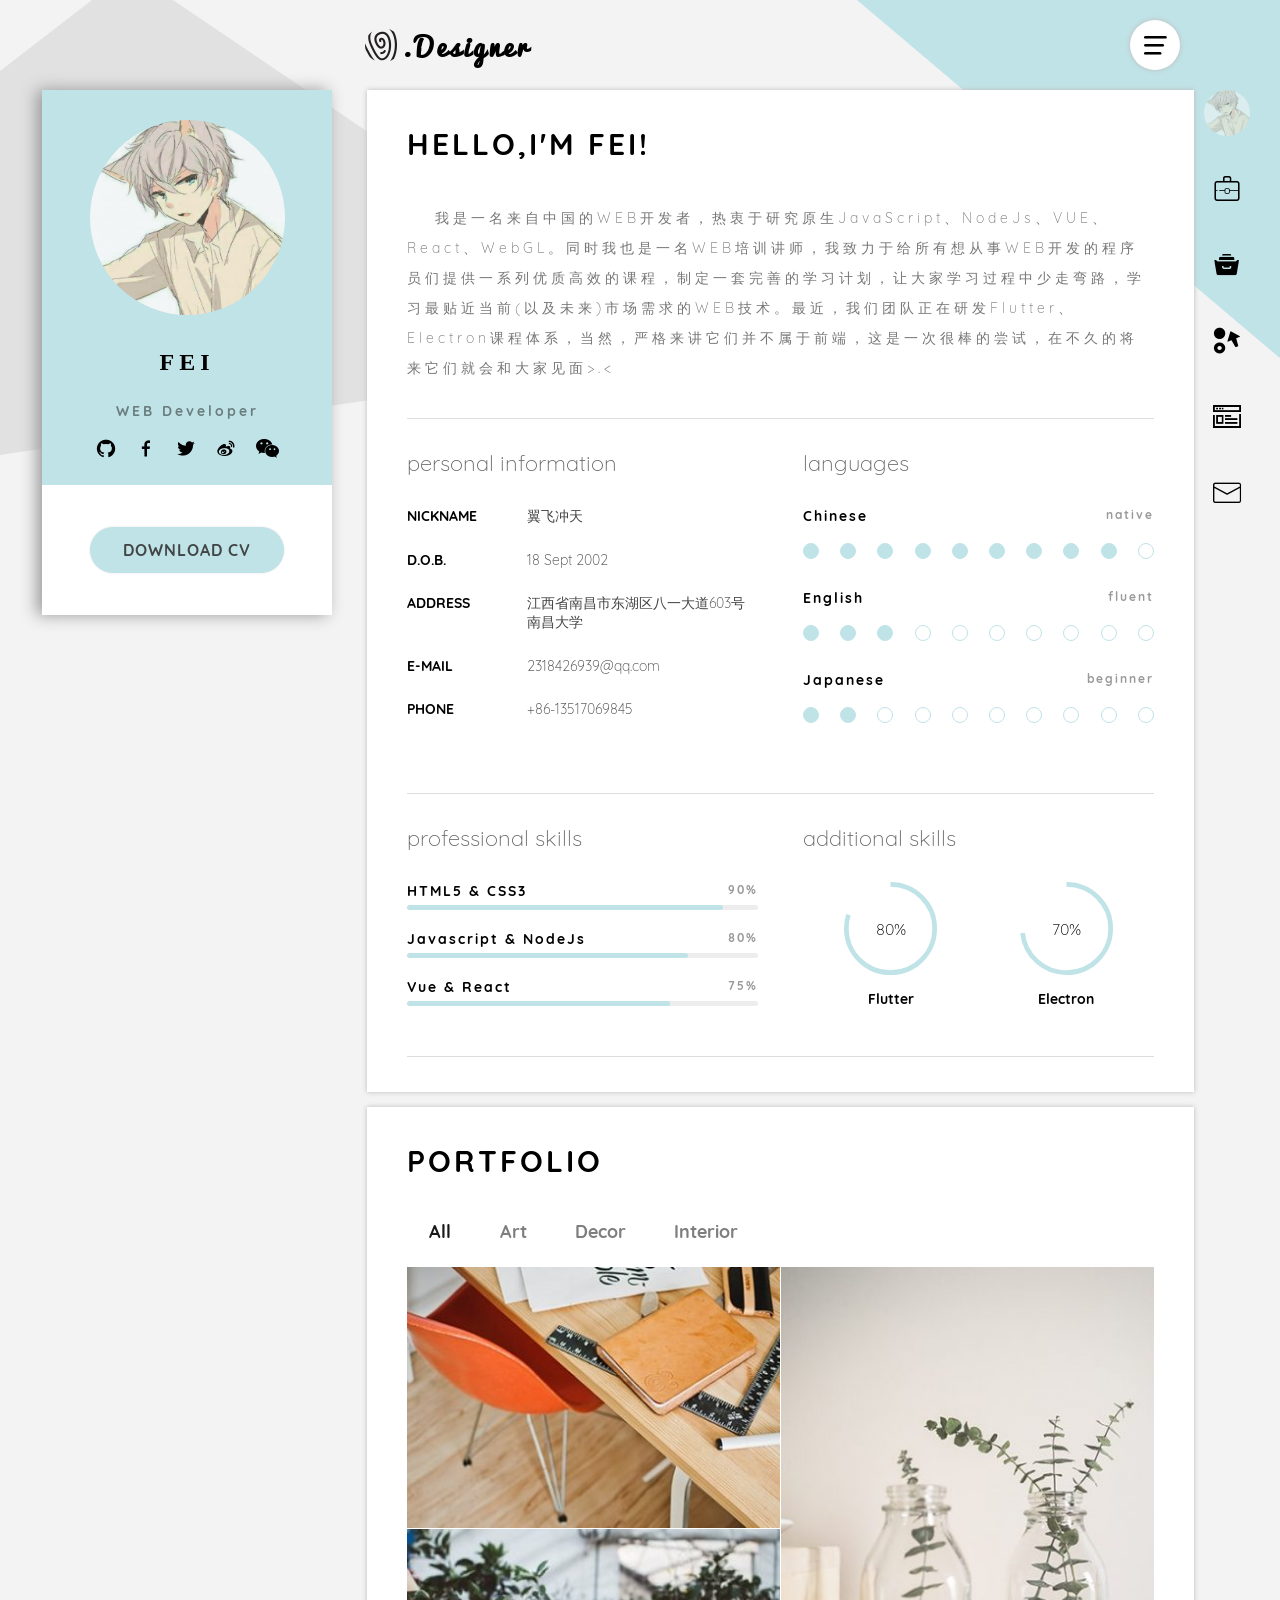
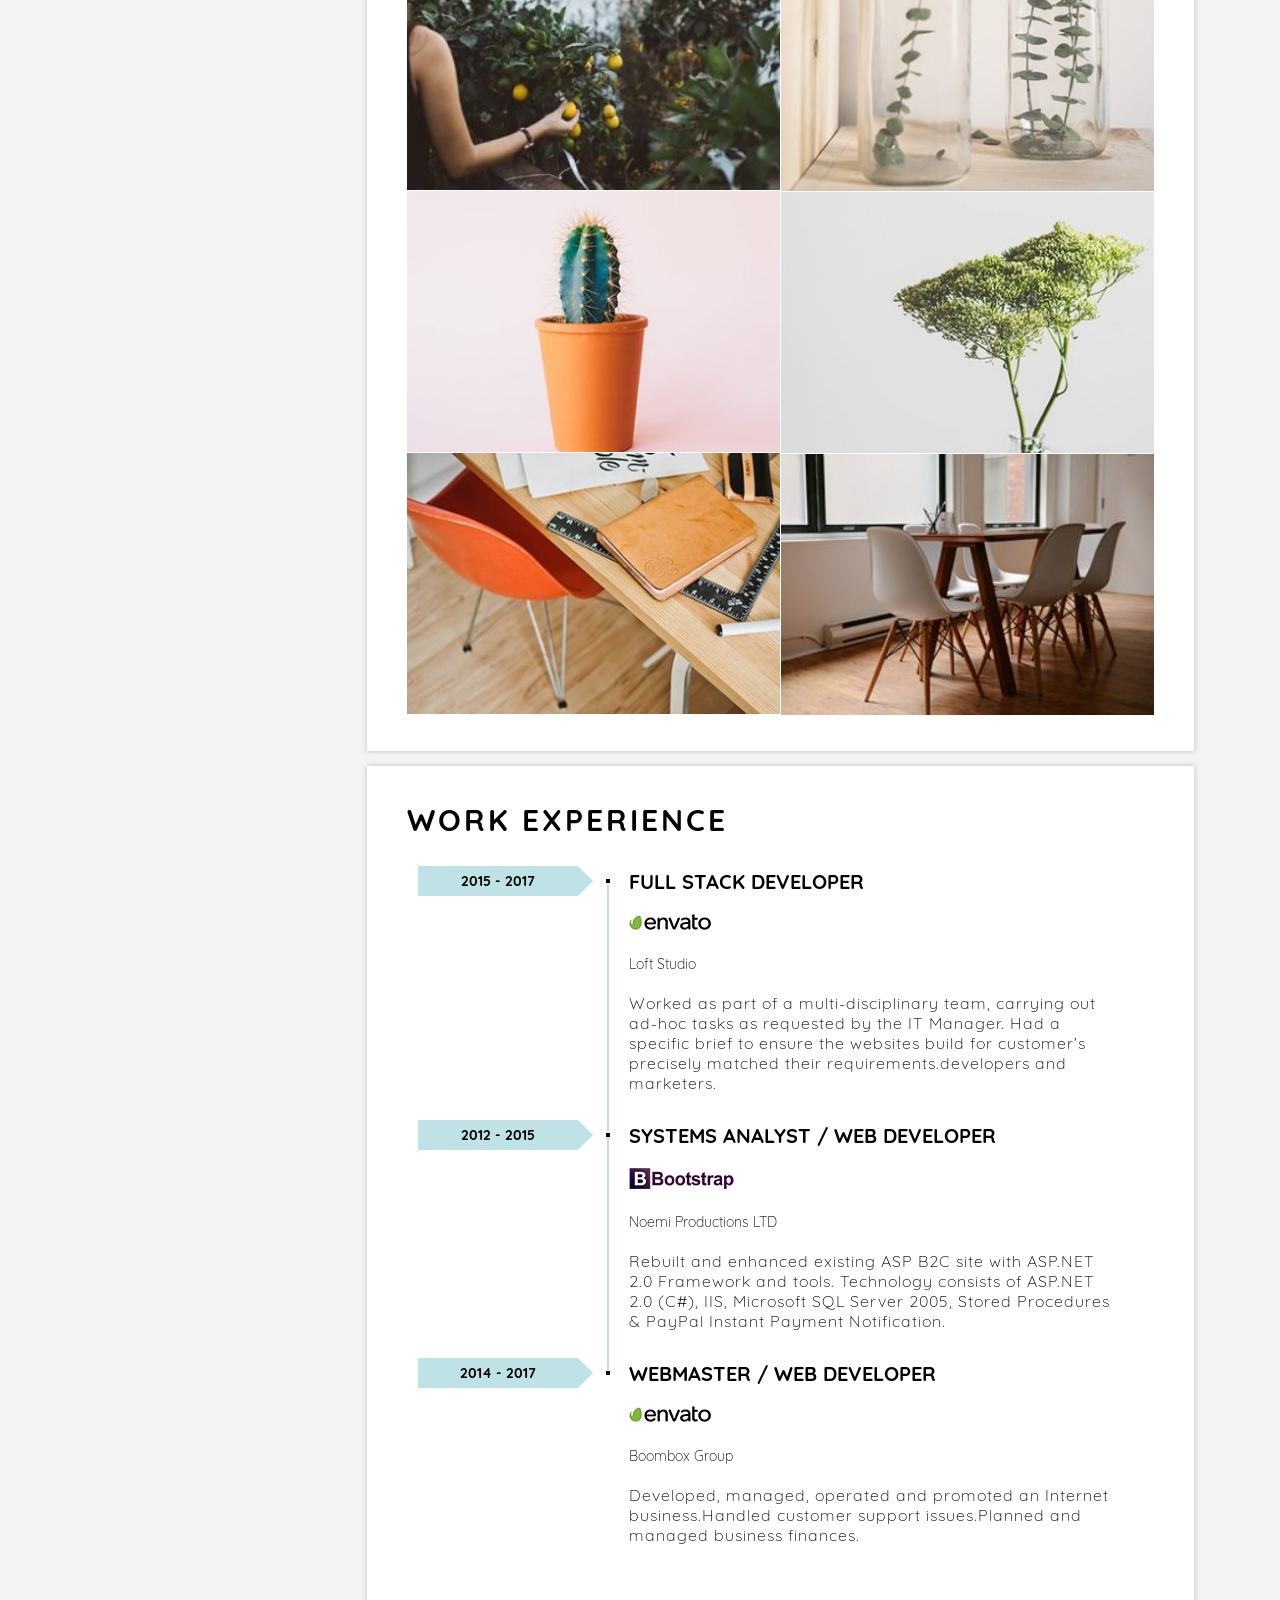
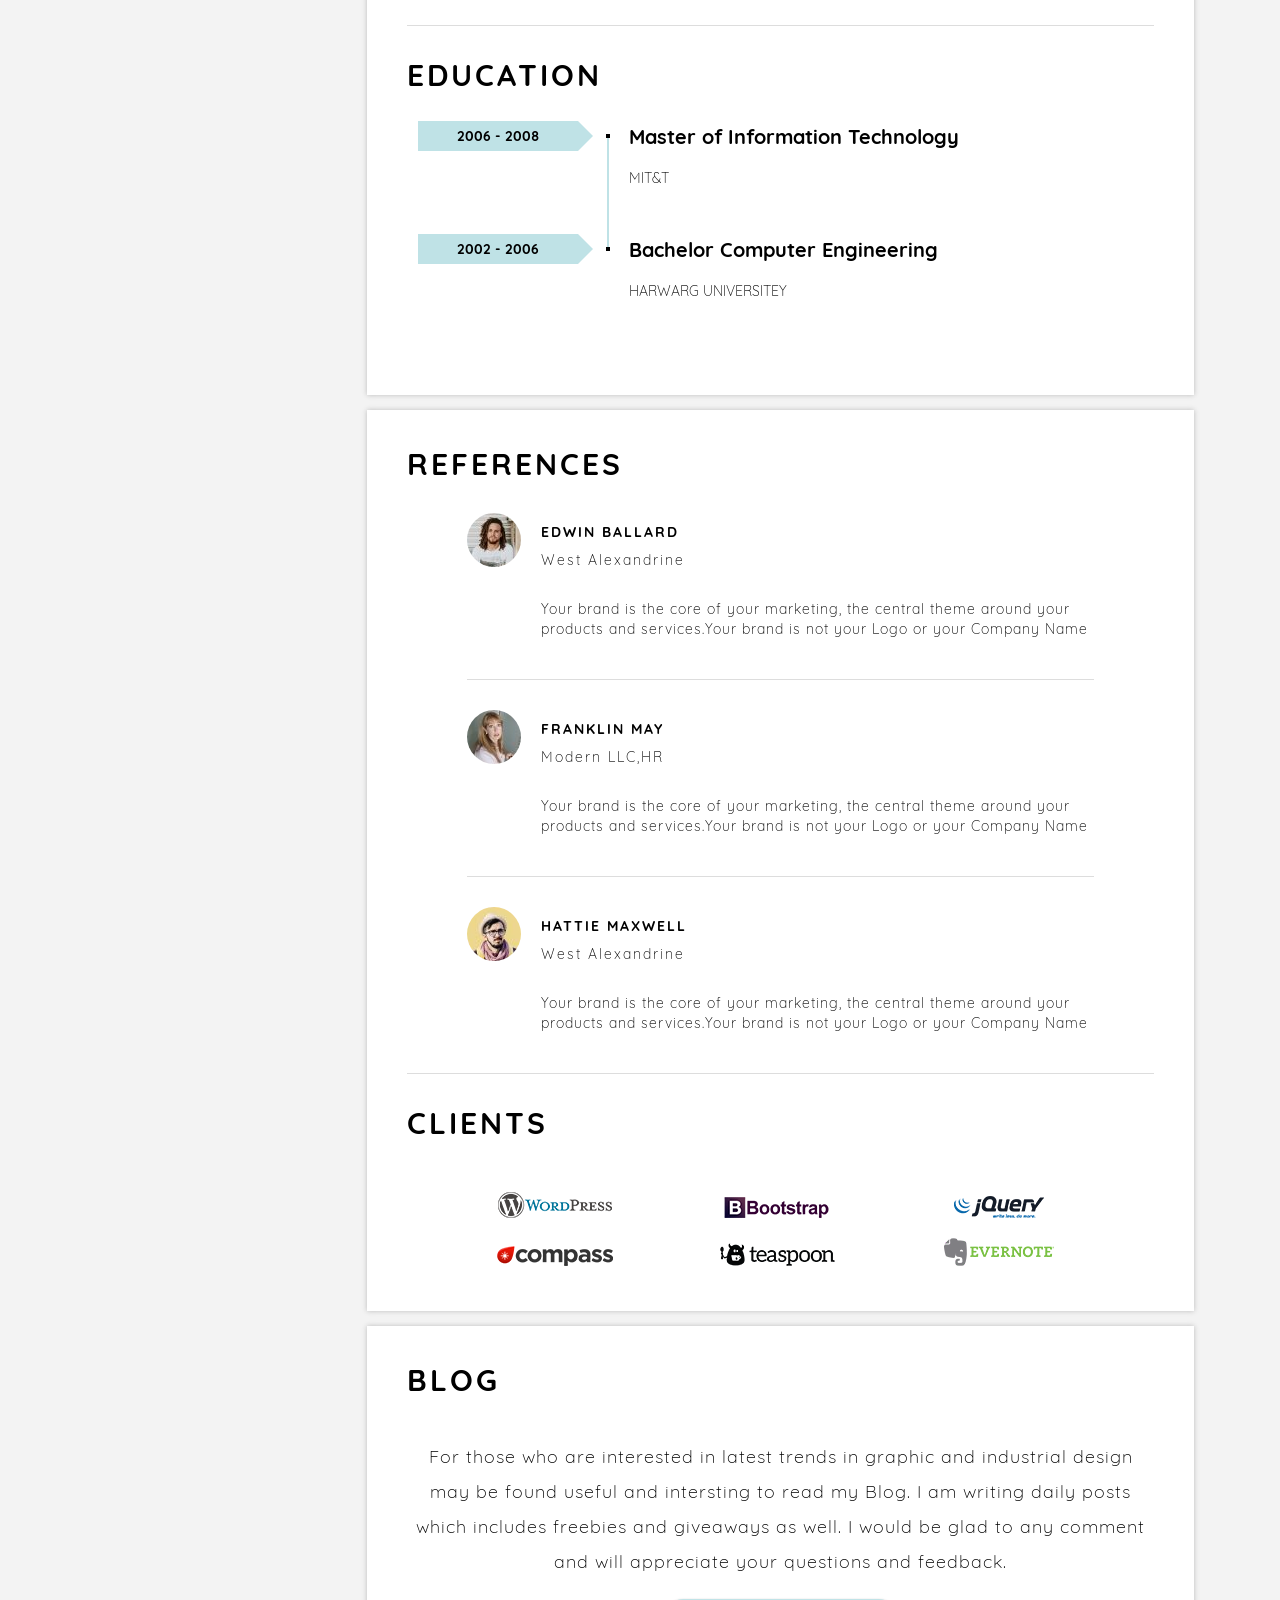
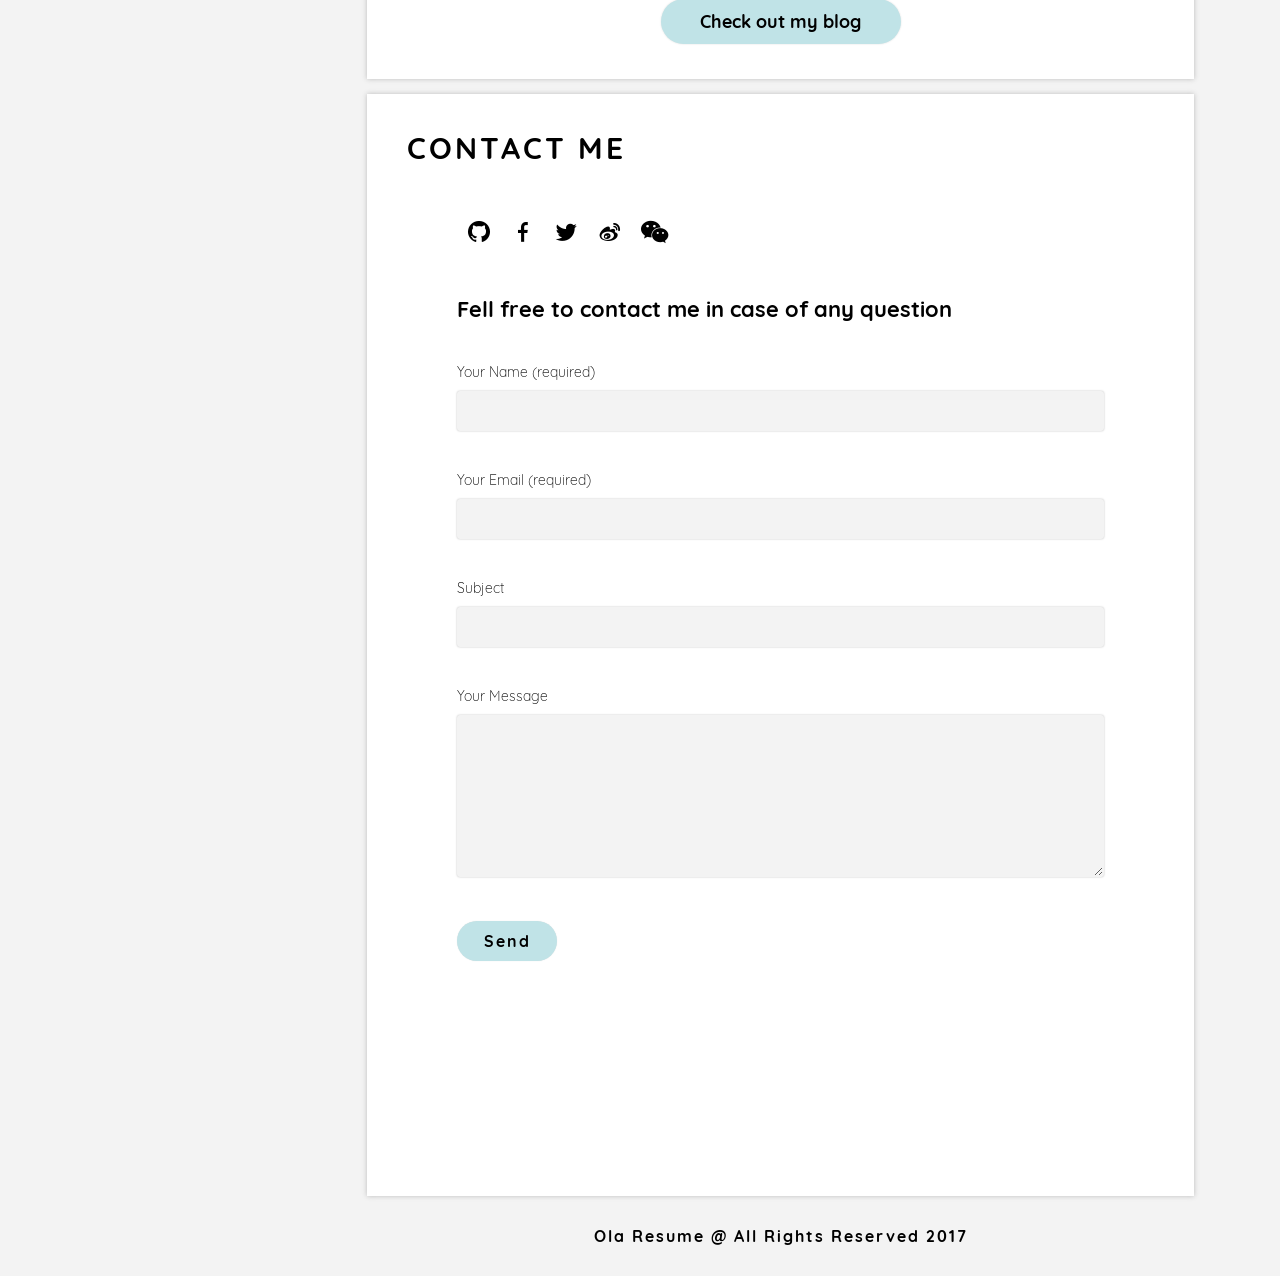
==== commit ae1e56ba: "静态响应式完善JS功能" ====
--- a/index.html
+++ b/index.html
@@ -364,18 +364,19 @@
             <!-- 右侧导航区 -->
             <div id="navBar">
                 <ul class="sideNav">
-                    <li><a href="#alt1" class="first"></a></li>
-                    <li><a href="#alt2" class="iconfont">&#xe646;</a></li>
-                    <li><a href="#alt3" class="iconfont">&#xe607;</a></li>
-                    <li><a href="#alt4" class="iconfont">&#xe65b;</a></li>
-                    <li><a href="#alt5" class="iconfont">&#xe627;</a></li>
-                    <li><a href="#alt6" class="iconfont">&#xe63a;</a></li>
+                    <li class="active"><a href="javascript:" class="first"></a></li>
+                    <li><a href="javascript:" class="iconfont">&#xe646;</a></li>
+                    <li><a href="javascript:" class="iconfont">&#xe607;</a></li>
+                    <li><a href="javascript:" class="iconfont">&#xe65b;</a></li>
+                    <li><a href="javascript:" class="iconfont">&#xe627;</a></li>
+                    <li><a href="javascript:" class="iconfont">&#xe63a;</a></li>
                 </ul>
             </div>
         </div>
     </div>
-    <script src="./js/jquery-1.11.3.js"></script>
+    <script src="./js/jquery-1.11.3.js"></script>   <!-- 引入jquery -->
     <script src="https://cdn.jsdelivr.net/npm/jquery@3.4.1/dist/jquery.min.js"></script>
+    <!-- <script src="./js/index.js"></script> -->
     <script src="./js/index.js"></script>
 </body>
 </html>
--- a/css/index.css
+++ b/css/index.css
@@ -898,17 +898,17 @@
     text-align: center;
     font-size: 28px;
     color: #000;
-    transition: color .3s;
+    transition: opacity .3s;
 }
 #navBar .sideNav li a.first{
     overflow: hidden;
     border-radius: 50%;
-    color: #999;
-    opacity: .7;
+    /* opacity: 1; */
     background: url(../images/personal/4.png) no-repeat center /cover;
 }
-#navBar .sideNav li a:hover{
-    color: #999;
+#navBar .sideNav li a:hover,
+#navBar .sideNav li.active a{
+    opacity: 0.5;
 }
 
 @media screen and (max-width: 980px){
@@ -956,4 +956,24 @@
         position: static;
         top: 0;
     }
+}
+
+/* 吸顶样式 */
+#container.fixed  #per .personalall{
+    position: fixed;
+    top: 15px;
+}
+#container.fixed  #navBar .sideNav{
+    position: fixed;
+    top: 15px;
+}
+@media screen and (max-width: 980px){
+    #container.fixed #per .personalall{
+        position: static;
+        top: 0;
+    }
+    #container.fixed  #navBar .sideNav{
+        position: static;
+        top: 0;
+    }
 }
